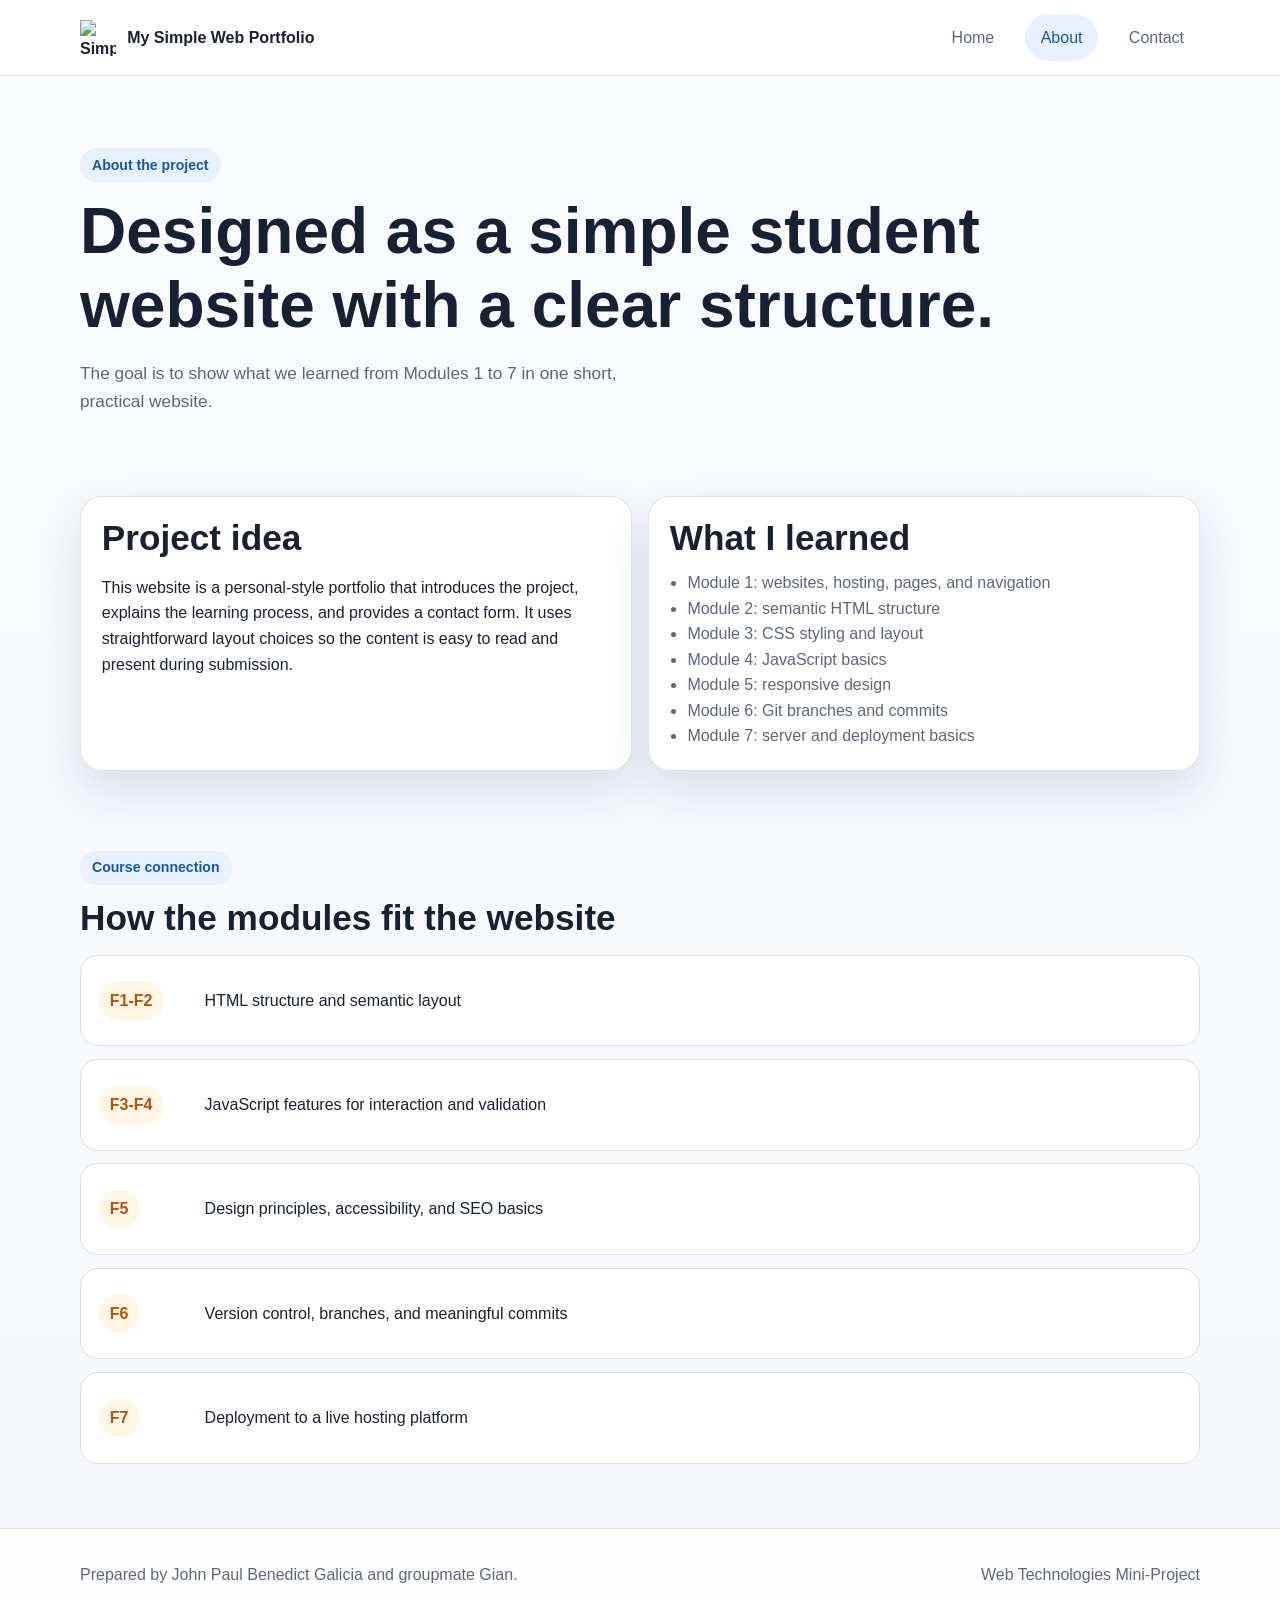
==== about.html @ 9b81cf71 "Add files via upload" ====
<!DOCTYPE html>
<html lang="en">
<head>
  <meta charset="UTF-8">
  <meta name="viewport" content="width=device-width, initial-scale=1.0">
  <meta name="description" content="About page for the student mini-project website. Highlights the concept, modules, and learning outcomes.">
  <meta name="keywords" content="about page, student project, web technologies, modules">
  <meta name="author" content="John Paul Benedict Galicia">
  <title>My Simple Web Portfolio | About</title>
  <link rel="icon" href="assets/logo.svg" type="image/svg+xml">
  <link rel="stylesheet" href="styles.css">
  <script defer src="script.js"></script>
</head>
<body>
  <header class="site-header">
    <div class="container nav-wrap">
      <a class="brand" href="index.html" aria-label="Home">
        <img src="assets/logo.svg" alt="Simple geometric logo" width="36" height="36">
        <span>My Simple Web Portfolio</span>
      </a>
      <button class="menu-toggle" type="button" aria-expanded="false" aria-controls="primary-nav">Menu</button>
      <nav id="primary-nav" class="nav">
        <a href="index.html">Home</a>
        <a class="active" href="about.html">About</a>
        <a href="contact.html">Contact</a>
      </nav>
    </div>
  </header>

  <main>
    <section class="page-hero">
      <div class="container">
        <p class="eyebrow">About the project</p>
        <h1>Designed as a simple student website with a clear structure.</h1>
        <p class="lead">The goal is to show what we learned from Modules 1 to 7 in one short, practical website.</p>
      </div>
    </section>

    <section class="container section">
      <div class="grid two-up">
        <article class="info-card">
          <h2>Project idea</h2>
          <p>This website is a personal-style portfolio that introduces the project, explains the learning process, and provides a contact form. It uses straightforward layout choices so the content is easy to read and present during submission.</p>
        </article>
        <article class="info-card">
          <h2>What I learned</h2>
          <ul class="clean-list">
            <li>Module 1: websites, hosting, pages, and navigation</li>
            <li>Module 2: semantic HTML structure</li>
            <li>Module 3: CSS styling and layout</li>
            <li>Module 4: JavaScript basics</li>
            <li>Module 5: responsive design</li>
            <li>Module 6: Git branches and commits</li>
            <li>Module 7: server and deployment basics</li>
          </ul>
        </article>
      </div>
    </section>

    <section class="container section">
      <div class="section-heading">
        <p class="eyebrow">Course connection</p>
        <h2>How the modules fit the website</h2>
      </div>
      <div class="timeline">
        <div class="timeline-item"><span>F1-F2</span><p>HTML structure and semantic layout</p></div>
        <div class="timeline-item"><span>F3-F4</span><p>JavaScript features for interaction and validation</p></div>
        <div class="timeline-item"><span>F5</span><p>Design principles, accessibility, and SEO basics</p></div>
        <div class="timeline-item"><span>F6</span><p>Version control, branches, and meaningful commits</p></div>
        <div class="timeline-item"><span>F7</span><p>Deployment to a live hosting platform</p></div>
      </div>
    </section>
  </main>

  <footer class="site-footer">
    <div class="container footer-grid">
      <p>Prepared by John Paul Benedict Galicia and groupmate Gian.</p>
      <p>Web Technologies Mini-Project</p>
    </div>
  </footer>
</body>
</html>
---- styles.css ----
:root {
  --bg: #f6f7fb;
  --surface: #ffffff;
  --text: #182033;
  --muted: #5c667d;
  --primary: #1f6feb;
  --primary-dark: #1557b0;
  --accent: #f59e0b;
  --border: #d8deea;
  --shadow: 0 20px 45px rgba(21, 40, 75, 0.12);
  --radius: 22px;
  --max: 1120px;
}

* { box-sizing: border-box; }
html { scroll-behavior: smooth; }
body {
  margin: 0;
  font-family: Arial, Helvetica, sans-serif;
  color: var(--text);
  background: linear-gradient(180deg, #f9fbff 0%, var(--bg) 100%);
  line-height: 1.6;
}
img { max-width: 100%; display: block; }
a { color: inherit; text-decoration: none; }
button, input, textarea { font: inherit; }

.container {
  width: min(100% - 2rem, var(--max));
  margin: 0 auto;
}

.site-header {
  position: sticky;
  top: 0;
  z-index: 50;
  background: rgba(255, 255, 255, 0.92);
  backdrop-filter: blur(12px);
  border-bottom: 1px solid rgba(216, 222, 234, 0.8);
}
.nav-wrap {
  display: flex;
  align-items: center;
  justify-content: space-between;
  gap: 1rem;
  padding: 0.9rem 0;
}
.brand {
  display: inline-flex;
  align-items: center;
  gap: 0.7rem;
  font-weight: 700;
}
.nav {
  display: flex;
  align-items: center;
  gap: 0.9rem;
}
.nav a {
  padding: 0.65rem 1rem;
  border-radius: 999px;
  color: var(--muted);
}
.nav a.active, .nav a:hover { background: #e8f1ff; color: var(--primary-dark); }
.menu-toggle {
  display: none;
  border: 1px solid var(--border);
  background: var(--surface);
  padding: 0.6rem 0.9rem;
  border-radius: 12px;
}

.hero, .page-hero {
  padding: 4.5rem 0 3rem;
}
.hero-grid {
  display: grid;
  grid-template-columns: 1.1fr 0.9fr;
  gap: 2rem;
  align-items: center;
}
.eyebrow {
  display: inline-block;
  margin: 0 0 0.85rem;
  padding: 0.35rem 0.75rem;
  background: #e8f1ff;
  color: var(--primary-dark);
  border-radius: 999px;
  font-size: 0.88rem;
  font-weight: 700;
}
h1, h2, h3 { line-height: 1.15; margin-top: 0; }
h1 { font-size: clamp(2.4rem, 5vw, 4.4rem); margin-bottom: 1rem; }
h2 { font-size: clamp(1.5rem, 3vw, 2.2rem); margin-bottom: 0.7rem; }
h3 { font-size: 1.2rem; margin-bottom: 0.5rem; }
.lead { font-size: 1.08rem; color: var(--muted); max-width: 62ch; }
.hero-actions {
  display: flex;
  flex-wrap: wrap;
  gap: 0.85rem;
  margin: 1.6rem 0 1rem;
}
.btn {
  display: inline-flex;
  align-items: center;
  justify-content: center;
  padding: 0.9rem 1.2rem;
  border-radius: 14px;
  border: 1px solid transparent;
  font-weight: 700;
  cursor: pointer;
}
.btn-primary { background: var(--primary); color: white; }
.btn-primary:hover { background: var(--primary-dark); }
.btn-secondary { background: white; border-color: var(--border); }
.meta-line { margin: 0.35rem 0; color: var(--muted); }
.hero-card, .info-card, .contact-form {
  background: var(--surface);
  border: 1px solid rgba(216, 222, 234, 0.85);
  border-radius: var(--radius);
  box-shadow: var(--shadow);
}
.hero-card { padding: 1.2rem; }
.hero-image {
  border-radius: 18px;
  background: linear-gradient(135deg, #eff6ff, #ffffff);
}
.card-stats {
  display: grid;
  grid-template-columns: repeat(3, 1fr);
  gap: 0.8rem;
  margin-top: 1rem;
}
.card-stats div {
  background: #f8fbff;
  border: 1px solid var(--border);
  border-radius: 16px;
  padding: 0.9rem;
  text-align: center;
}
.card-stats strong { display: block; font-size: 1.3rem; }
.card-stats span { color: var(--muted); font-size: 0.92rem; }
.section { padding: 1rem 0 4rem; }
.section-heading { margin-bottom: 1rem; }
.grid { display: grid; gap: 1rem; }
.three-up { grid-template-columns: repeat(3, 1fr); }
.two-up { grid-template-columns: repeat(2, 1fr); }
.info-card { padding: 1.3rem; }
.clean-list { margin: 0; padding-left: 1.1rem; color: var(--muted); }
.timeline { display: grid; gap: 0.8rem; }
.timeline-item {
  display: grid;
  grid-template-columns: 90px 1fr;
  gap: 1rem;
  align-items: center;
  background: var(--surface);
  border: 1px solid var(--border);
  border-radius: 18px;
  padding: 1rem 1.1rem;
}
.timeline-item span {
  display: inline-flex;
  width: fit-content;
  padding: 0.4rem 0.7rem;
  border-radius: 999px;
  background: #fff6e6;
  color: #b45309;
  font-weight: 700;
}
.contact-grid {
  display: grid;
  grid-template-columns: 1.15fr 0.85fr;
  gap: 1rem;
  align-items: start;
}
.contact-form {
  padding: 1.3rem;
  display: grid;
  gap: 0.55rem;
}
.contact-form input, .contact-form textarea {
  width: 100%;
  border: 1px solid var(--border);
  border-radius: 14px;
  padding: 0.9rem 1rem;
  background: #fbfcff;
}
.contact-form input:focus, .contact-form textarea:focus {
  outline: 3px solid rgba(31, 111, 235, 0.16);
  border-color: var(--primary);
}
.error { min-height: 1.1rem; color: #c02626; font-size: 0.92rem; }
.form-status { min-height: 1.2rem; font-weight: 700; }
.muted { color: var(--muted); }
.site-footer {
  border-top: 1px solid var(--border);
  background: rgba(255,255,255,0.85);
}
.footer-grid {
  display: flex;
  justify-content: space-between;
  gap: 1rem;
  padding: 1.1rem 0;
  color: var(--muted);
}

@media (max-width: 900px) {
  .hero-grid, .three-up, .two-up, .contact-grid { grid-template-columns: 1fr; }
}

@media (max-width: 720px) {
  .menu-toggle { display: inline-flex; }
  .nav {
    display: none;
    position: absolute;
    right: 1rem;
    top: 4.7rem;
    flex-direction: column;
    align-items: stretch;
    background: white;
    border: 1px solid var(--border);
    border-radius: 18px;
    padding: 0.7rem;
    box-shadow: var(--shadow);
    min-width: 220px;
  }
  .nav.open { display: flex; }
  .nav a { width: 100%; }
  .nav-wrap { position: relative; }
  .footer-grid { flex-direction: column; }
  .card-stats { grid-template-columns: 1fr; }
}
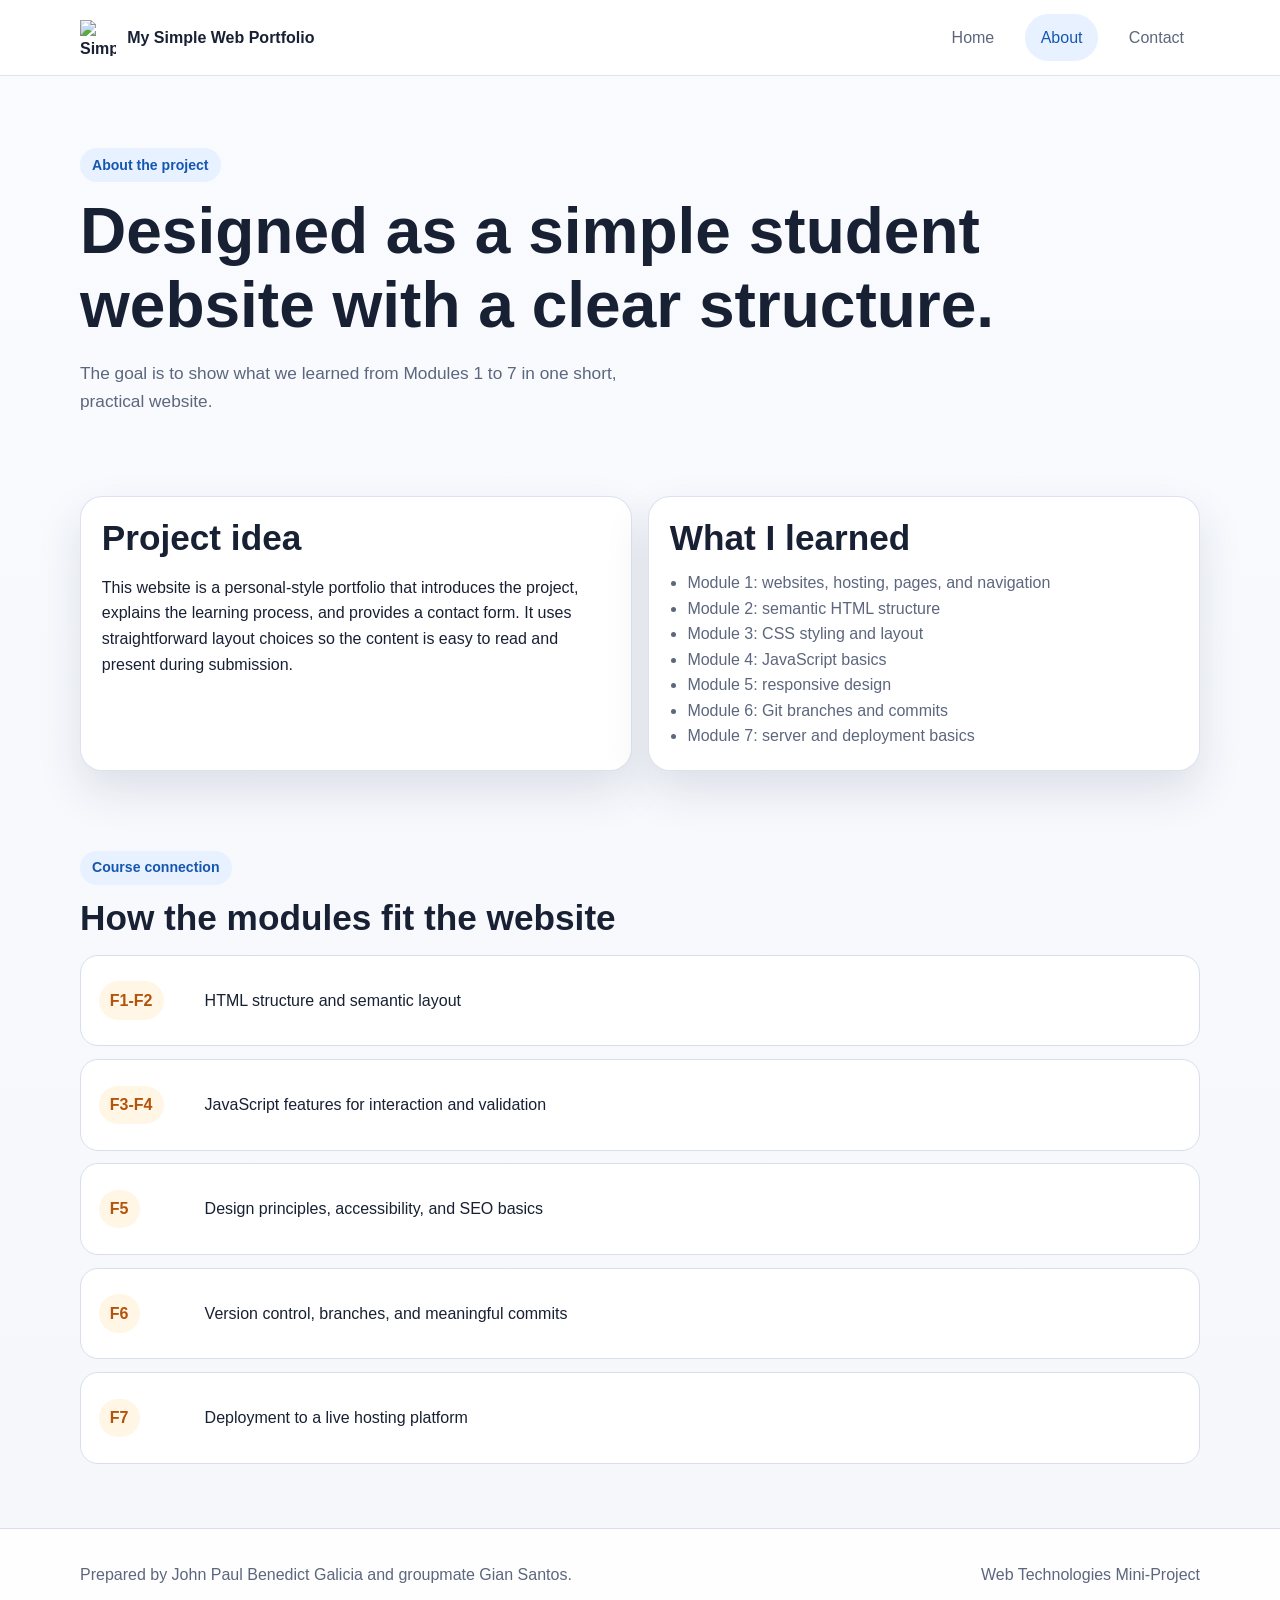
==== commit 5107366c: "Update about.html" ====
--- a/about.html
+++ b/about.html
@@ -74,7 +74,7 @@
 
   <footer class="site-footer">
     <div class="container footer-grid">
-      <p>Prepared by John Paul Benedict Galicia and groupmate Gian.</p>
+      <p>Prepared by John Paul Benedict Galicia and groupmate Gian Santos.</p>
       <p>Web Technologies Mini-Project</p>
     </div>
   </footer>
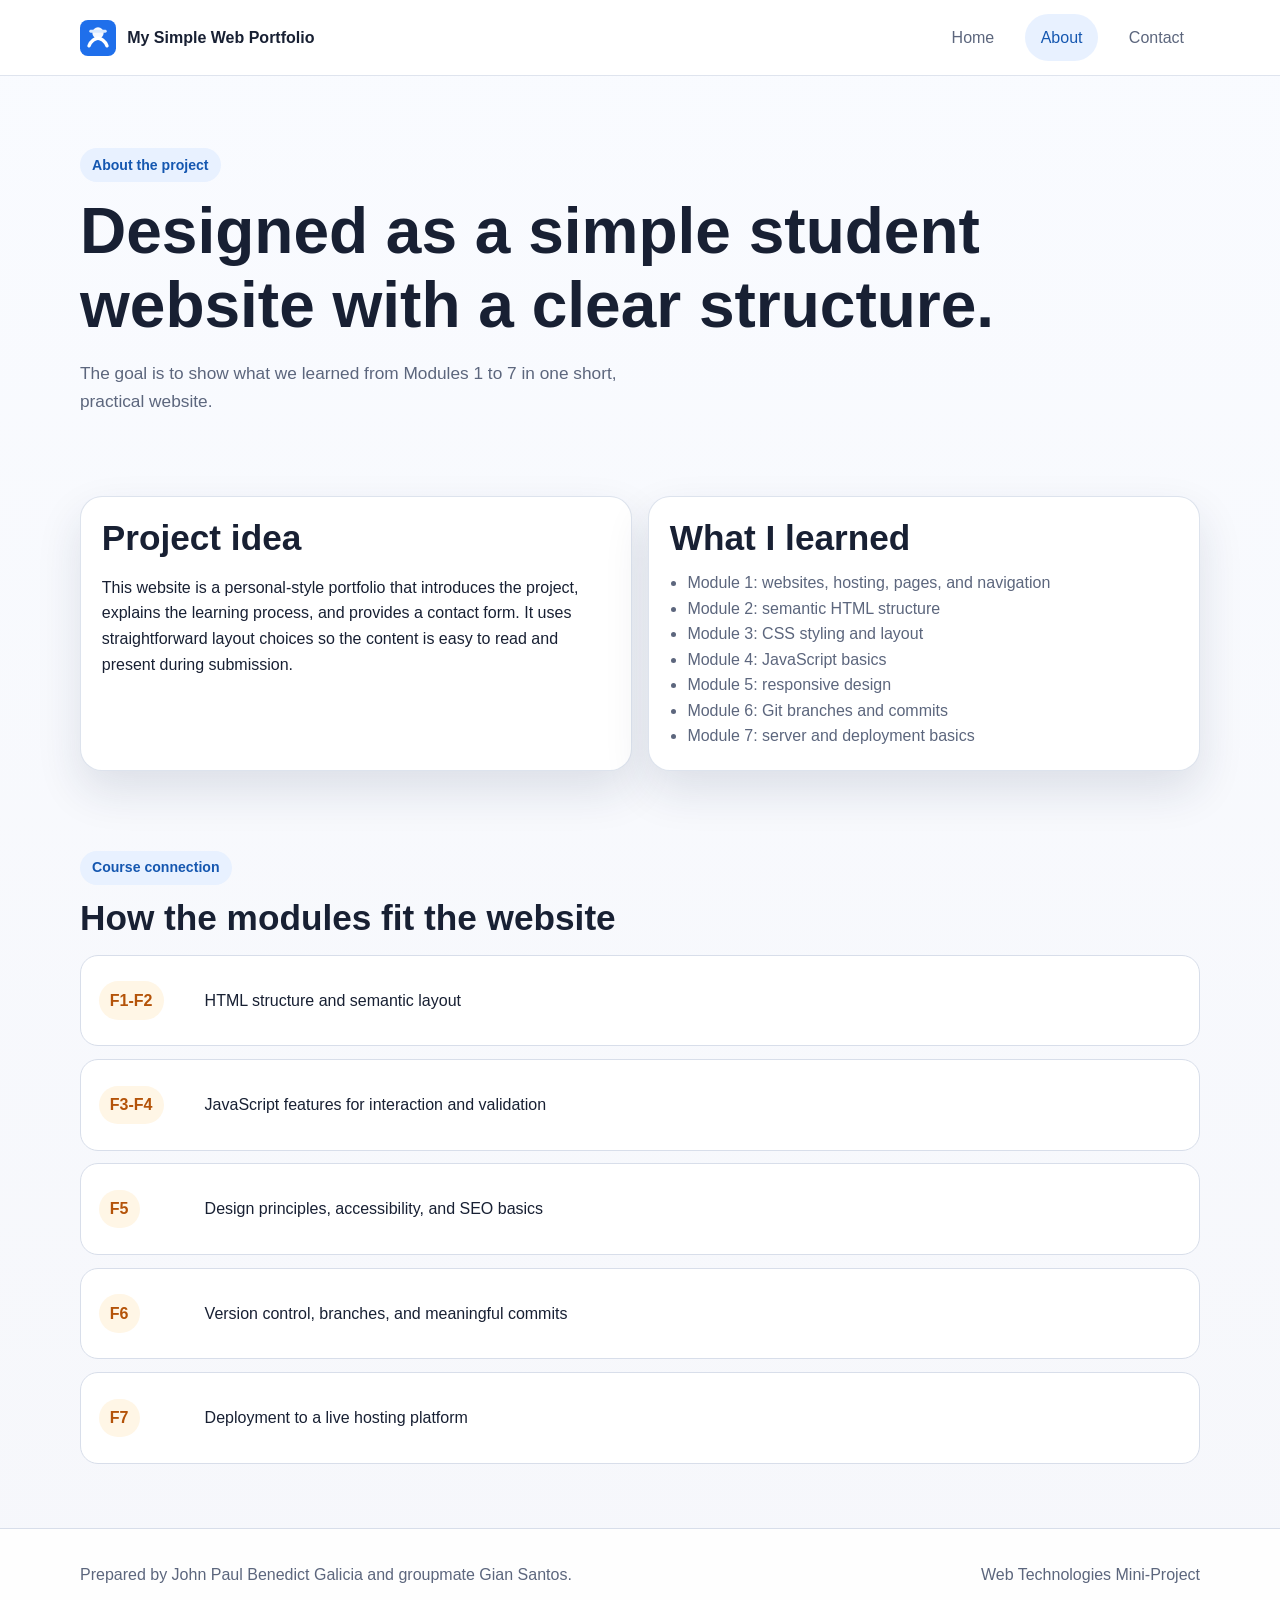
==== commit 27222114: "Update about.html" ====
--- a/about.html
+++ b/about.html
@@ -7,7 +7,7 @@
   <meta name="keywords" content="about page, student project, web technologies, modules">
   <meta name="author" content="John Paul Benedict Galicia">
   <title>My Simple Web Portfolio | About</title>
-  <link rel="icon" href="assets/logo.svg" type="image/svg+xml">
+  <link rel="icon" href="logo.svg" type="image/svg+xml">
   <link rel="stylesheet" href="styles.css">
   <script defer src="script.js"></script>
 </head>
@@ -15,7 +15,7 @@
   <header class="site-header">
     <div class="container nav-wrap">
       <a class="brand" href="index.html" aria-label="Home">
-        <img src="assets/logo.svg" alt="Simple geometric logo" width="36" height="36">
+        <img src="logo.svg" alt="Simple geometric logo" width="36" height="36">
         <span>My Simple Web Portfolio</span>
       </a>
       <button class="menu-toggle" type="button" aria-expanded="false" aria-controls="primary-nav">Menu</button>
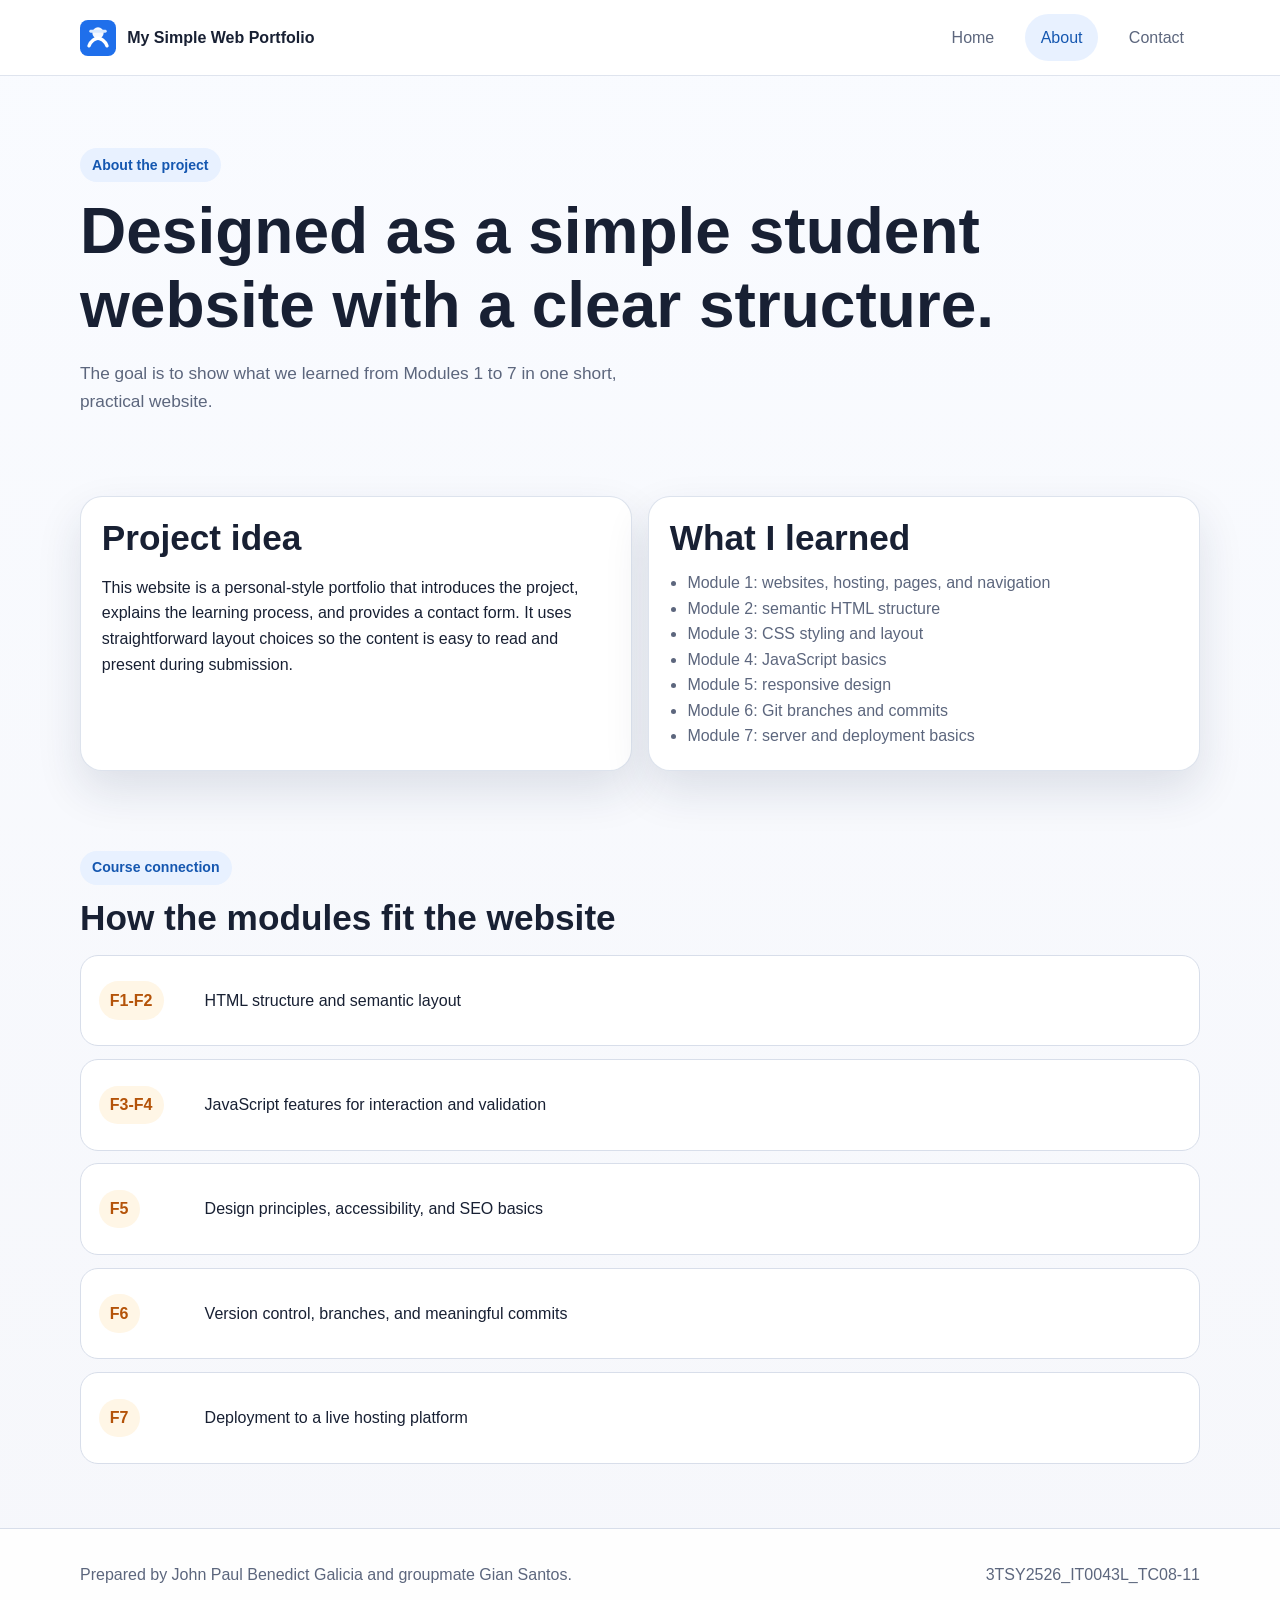
==== commit 2ff0124f: "Update about.html" ====
--- a/about.html
+++ b/about.html
@@ -75,7 +75,7 @@
   <footer class="site-footer">
     <div class="container footer-grid">
       <p>Prepared by John Paul Benedict Galicia and groupmate Gian Santos.</p>
-      <p>Web Technologies Mini-Project</p>
+      <p>3TSY2526_IT0043L_TC08-11</p>
     </div>
   </footer>
 </body>
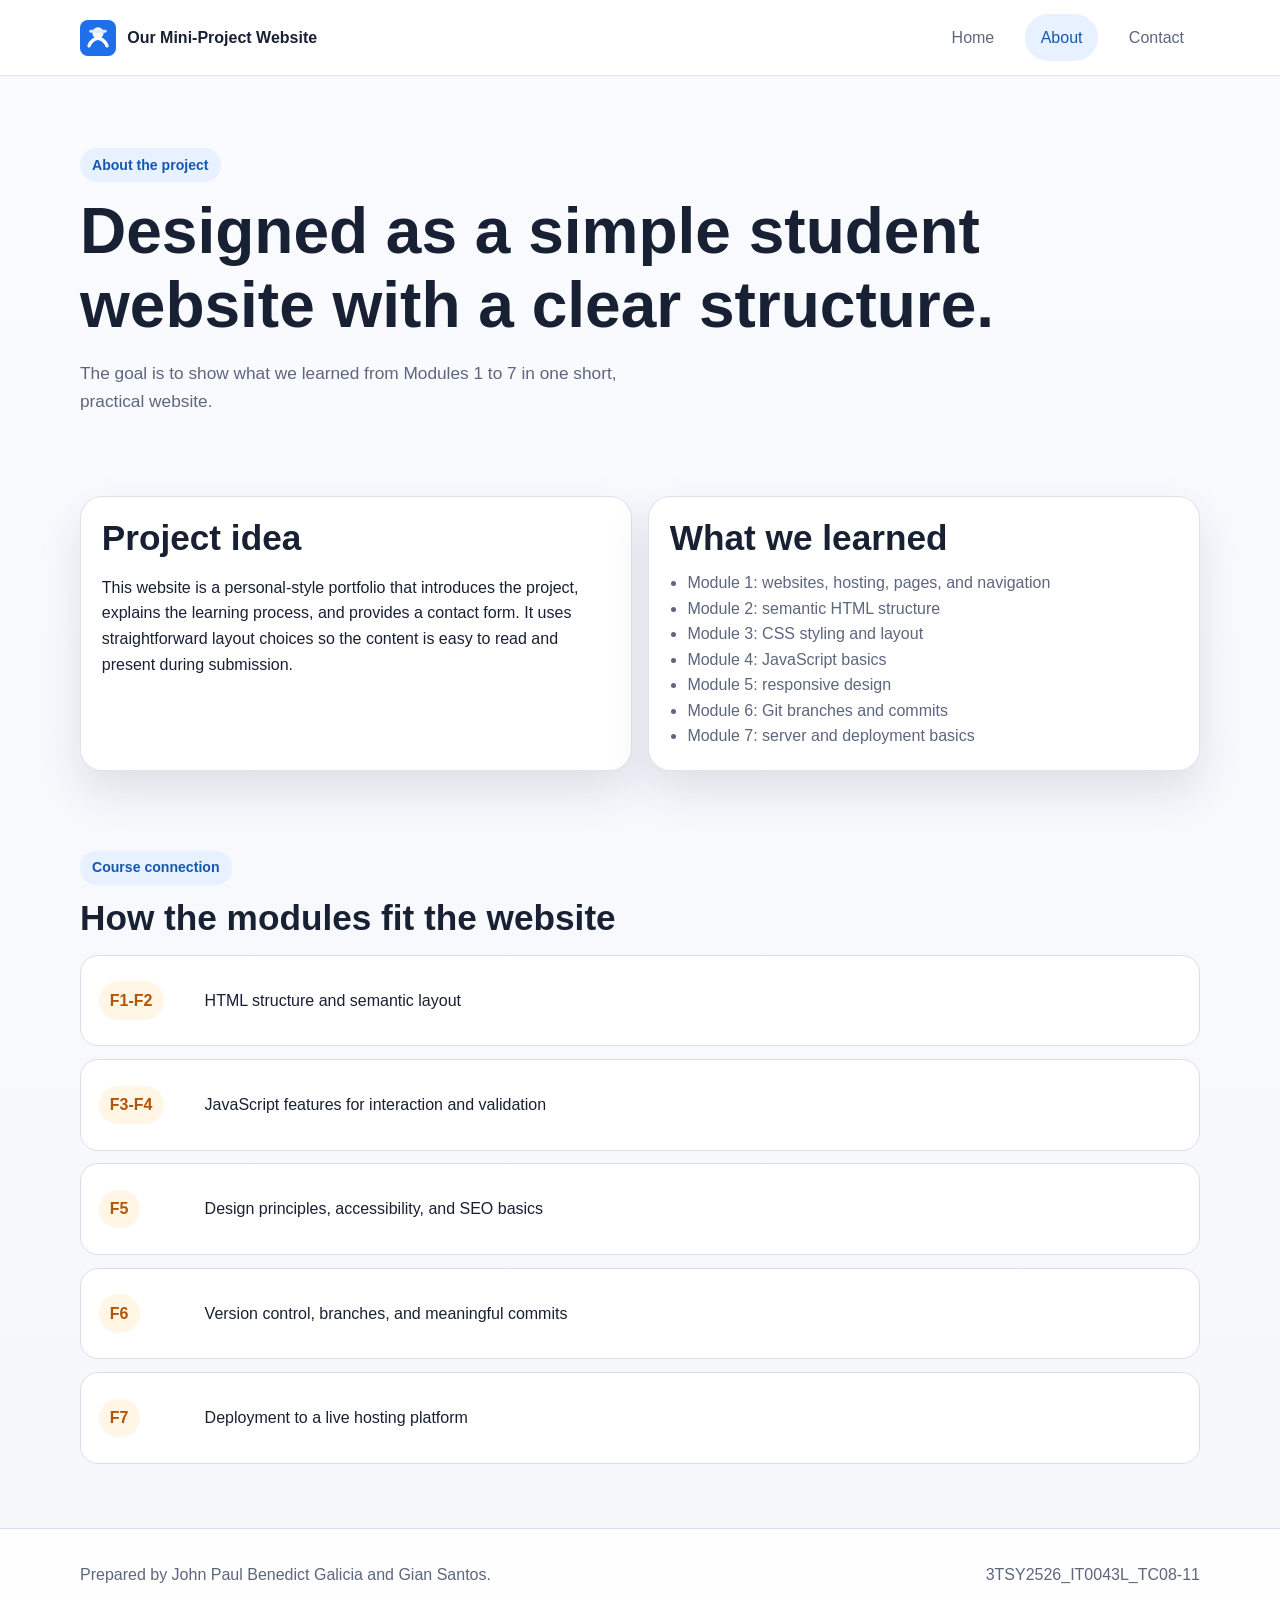
==== commit ddce2f1c: "Update about.html" ====
--- a/about.html
+++ b/about.html
@@ -6,7 +6,7 @@
   <meta name="description" content="About page for the student mini-project website. Highlights the concept, modules, and learning outcomes.">
   <meta name="keywords" content="about page, student project, web technologies, modules">
   <meta name="author" content="John Paul Benedict Galicia">
-  <title>My Simple Web Portfolio | About</title>
+  <title>Our Mini-Project Website | About</title>
   <link rel="icon" href="logo.svg" type="image/svg+xml">
   <link rel="stylesheet" href="styles.css">
   <script defer src="script.js"></script>
@@ -16,7 +16,7 @@
     <div class="container nav-wrap">
       <a class="brand" href="index.html" aria-label="Home">
         <img src="logo.svg" alt="Simple geometric logo" width="36" height="36">
-        <span>My Simple Web Portfolio</span>
+        <span>Our Mini-Project Website</span>
       </a>
       <button class="menu-toggle" type="button" aria-expanded="false" aria-controls="primary-nav">Menu</button>
       <nav id="primary-nav" class="nav">
@@ -43,7 +43,7 @@
           <p>This website is a personal-style portfolio that introduces the project, explains the learning process, and provides a contact form. It uses straightforward layout choices so the content is easy to read and present during submission.</p>
         </article>
         <article class="info-card">
-          <h2>What I learned</h2>
+          <h2>What we learned</h2>
           <ul class="clean-list">
             <li>Module 1: websites, hosting, pages, and navigation</li>
             <li>Module 2: semantic HTML structure</li>
@@ -74,7 +74,7 @@
 
   <footer class="site-footer">
     <div class="container footer-grid">
-      <p>Prepared by John Paul Benedict Galicia and groupmate Gian Santos.</p>
+      <p>Prepared by John Paul Benedict Galicia and Gian Santos.</p>
       <p>3TSY2526_IT0043L_TC08-11</p>
     </div>
   </footer>
